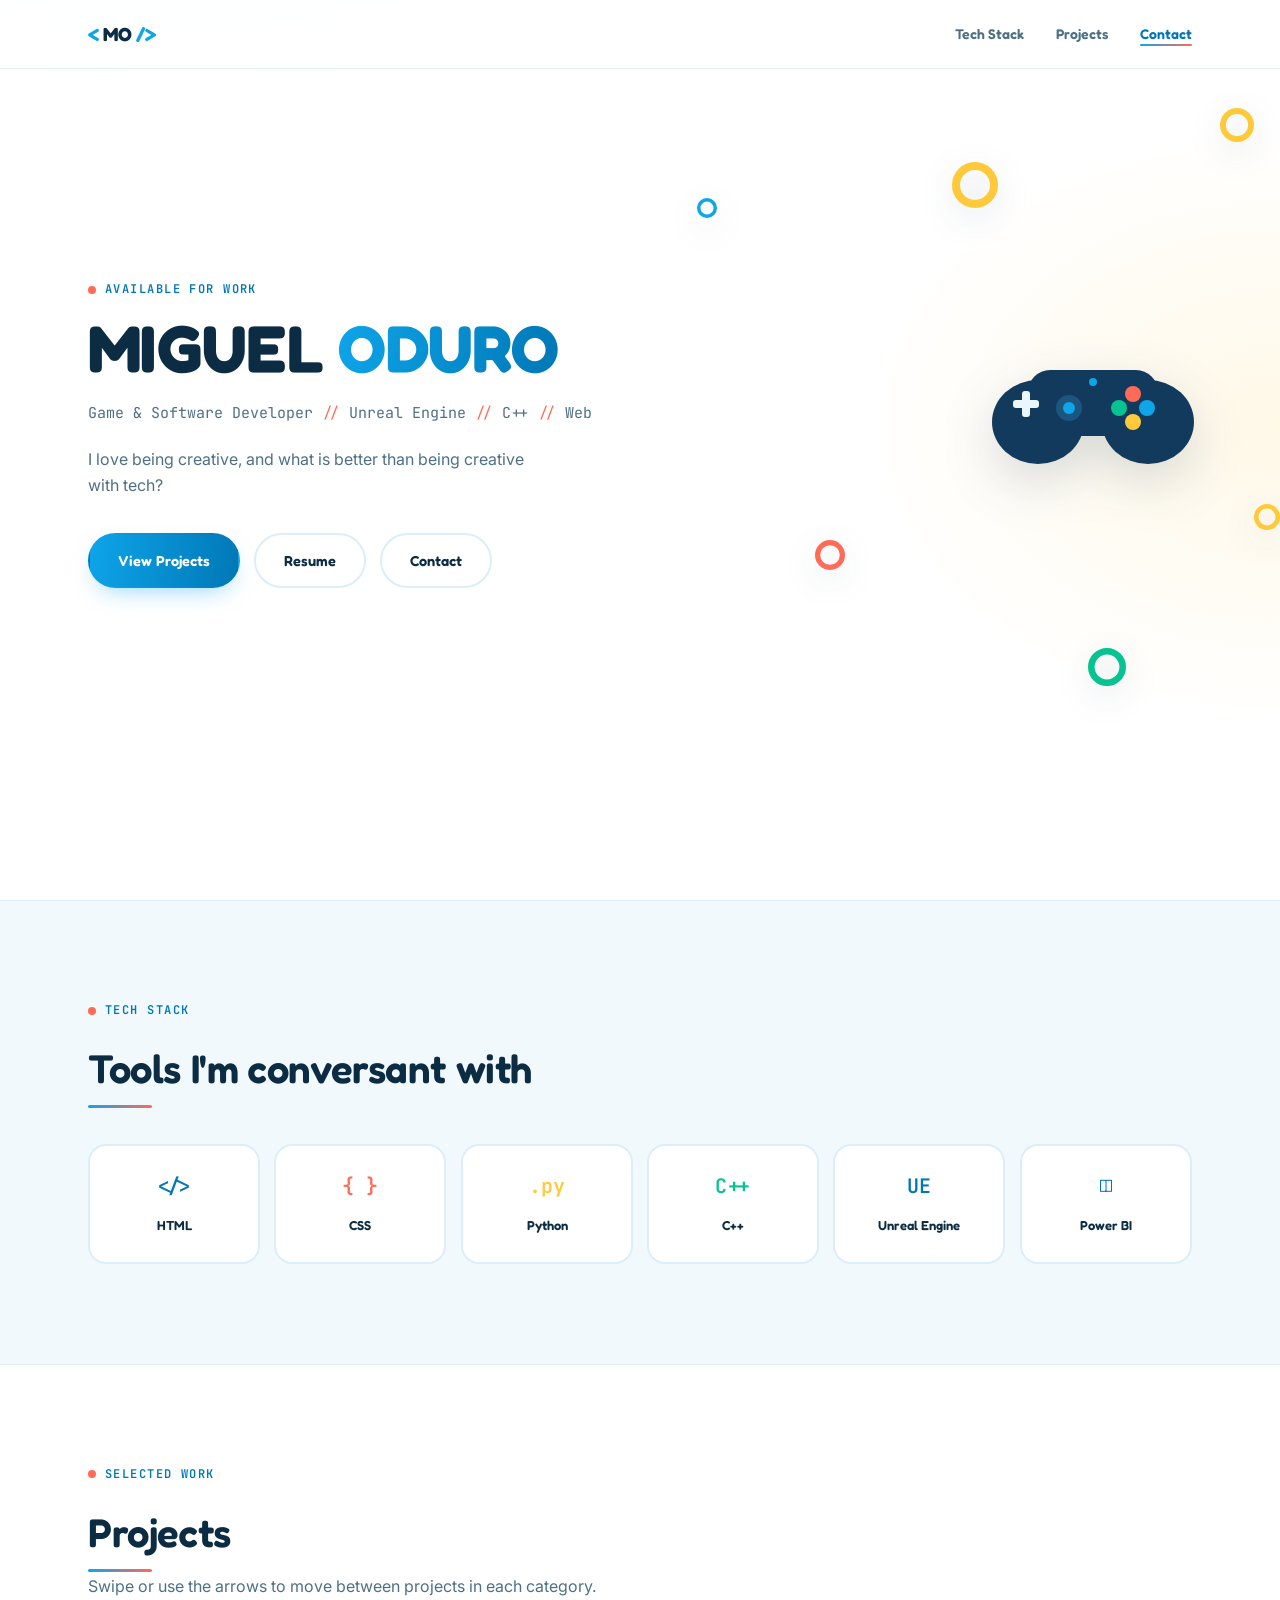
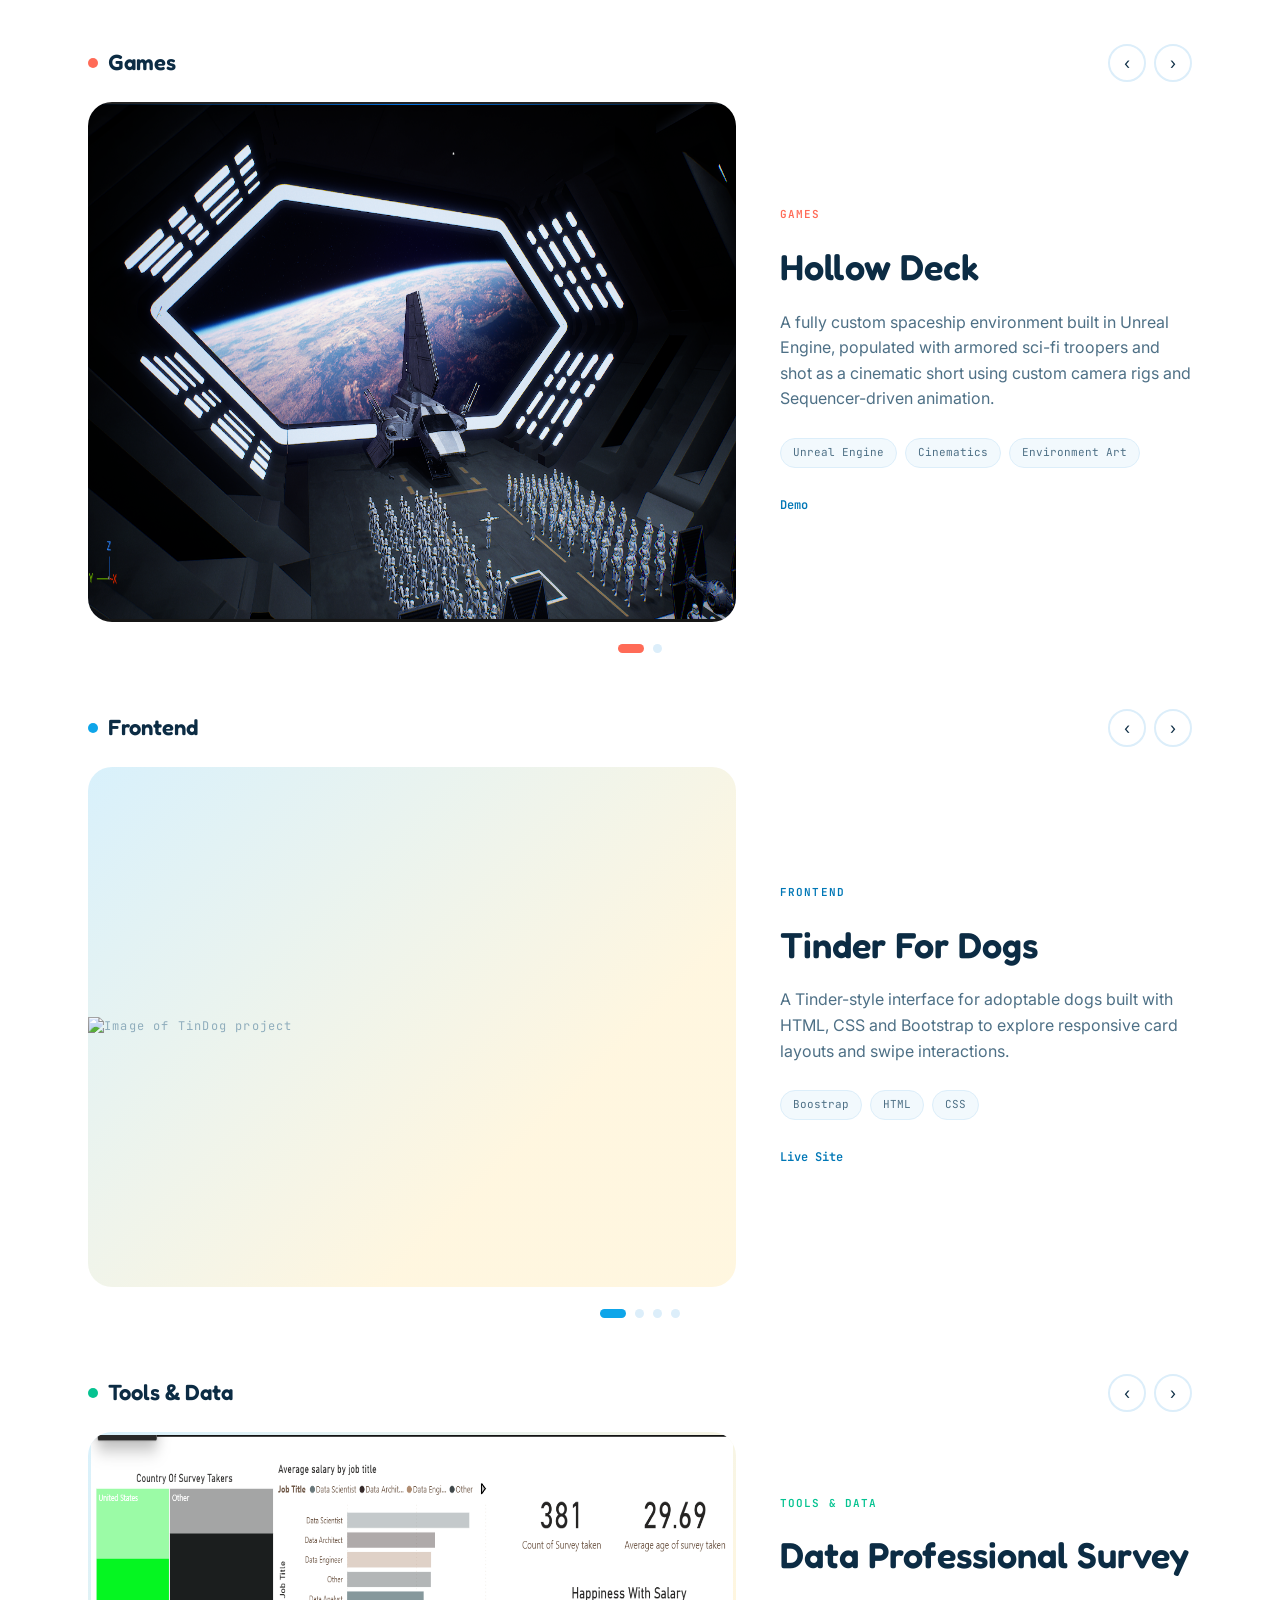
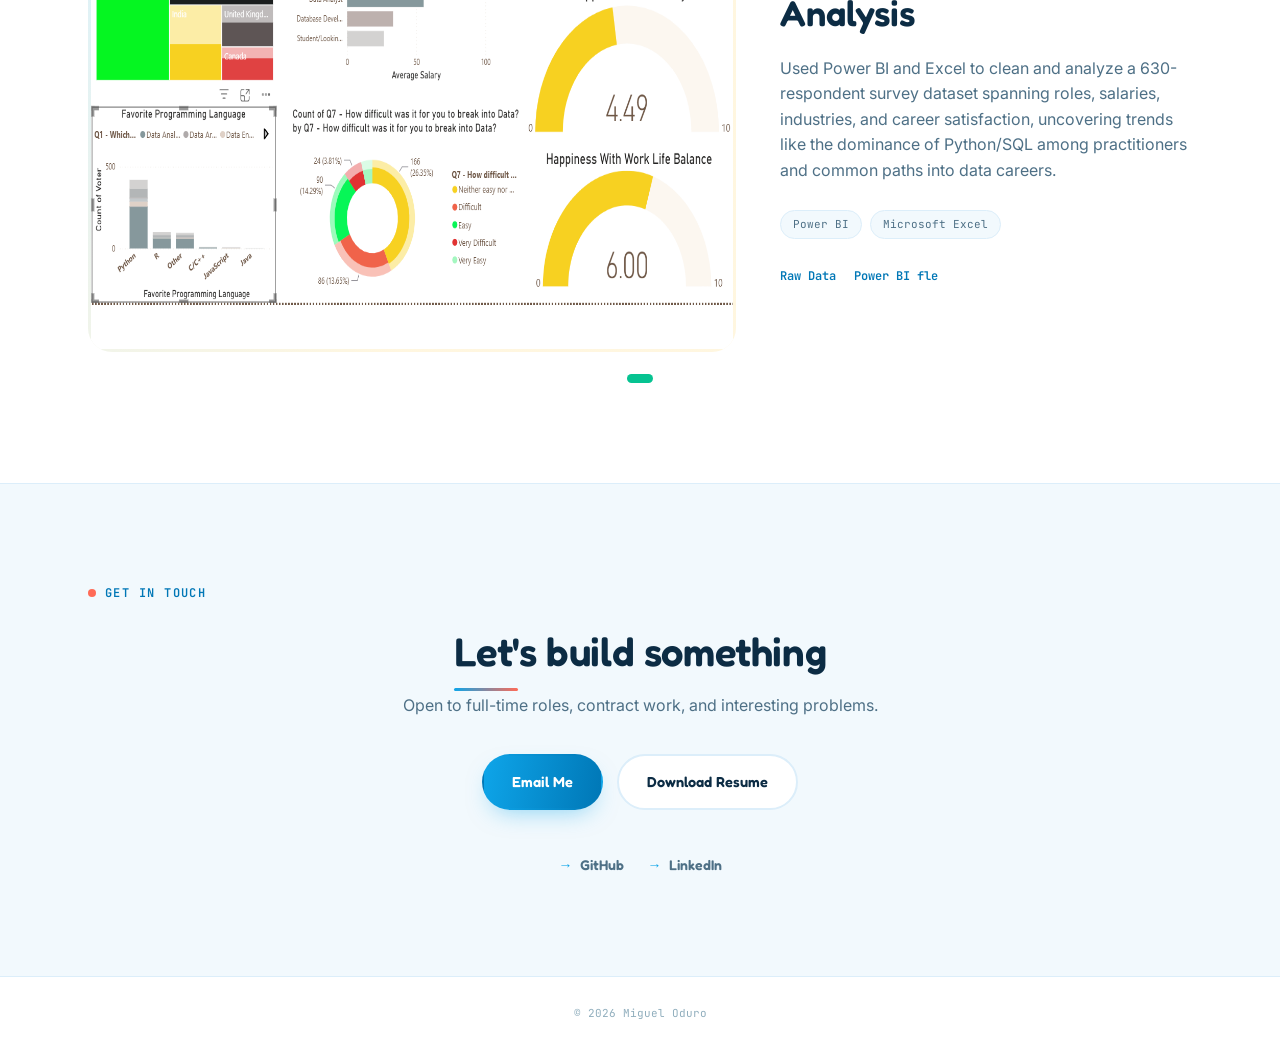
==== index.html @ 76e122b1 "Add files via upload" ====
<!DOCTYPE html>
<html lang="en">
<head>
<meta charset="UTF-8">
<meta name="viewport" content="width=device-width, initial-scale=1.0">
<title>Miguel's  — Portfolio</title>
<meta name="description" content="Portfolio of Jordan Cole — games, frontend projects and tools.">

<link rel="preconnect" href="https://fonts.googleapis.com">
<link rel="preconnect" href="https://fonts.gstatic.com" crossorigin>
<link href="https://fonts.googleapis.com/css2?family=Fredoka:wght@500;600;700&family=JetBrains+Mono:wght@400;500;600&family=Inter:wght@400;500;600&display=swap" rel="stylesheet">

<style>
:root{
  --bg:            #ffffff;
  --bg-alt:        #f2f9fd;
  --bg-panel:      #ffffff;
  --border:        #dceefa;
  --border-bright: #7dd8f7;
  --text:          #0c2c44;
  --text-dim:      #4e7086;
  --text-dimmer:   #90aebd;
  --sea:           #0ea5e9;
  --sea-deep:      #0077b6;
  --coral:         #ff6b57;
  --yellow:        #ffc93c;
  --green:         #06c391;
  --font-display:  'Fredoka', sans-serif;
  --font-mono:     'JetBrains Mono', monospace;
  --font-body:     'Inter', sans-serif;
  --maxw:          1160px;
}
*{ margin:0; padding:0; box-sizing:border-box; }
html{ scroll-behavior:smooth; }
body{
  background:
    radial-gradient(ellipse 900px 500px at 15% -5%, rgba(14,165,233,0.10), transparent 60%),
    radial-gradient(ellipse 700px 500px at 100% 10%, rgba(255,201,60,0.12), transparent 60%),
    var(--bg);
  color:var(--text);
  font-family:var(--font-body);
  line-height:1.6;
  overflow-x:hidden;
}
a{ color:inherit; text-decoration:none; }
img{ max-width:100%; display:block; }
ul{ list-style:none; }
button{ font-family:inherit; cursor:pointer; }
.wrap{ max-width:var(--maxw); margin:0 auto; padding:0 28px; }

section{ position:relative; z-index:1; padding:100px 0; }

.eyebrow{
  font-family:var(--font-mono);
  font-size:12px;
  letter-spacing:0.12em;
  text-transform:uppercase;
  color:var(--sea-deep);
  display:flex; align-items:center; gap:9px;
  margin-bottom:16px;
  font-weight:600;
}
.eyebrow::before{
  content:""; width:8px; height:8px; border-radius:50%; background:var(--coral);
}

.section-head{ margin-bottom:44px; }
.section-head h2{
  font-family:var(--font-display);
  font-weight:600;
  font-size:clamp(28px, 3.8vw, 40px);
  letter-spacing:-0.01em;
  color:var(--text);
}
.section-head p{
  color:var(--text-dim);
  margin-top:10px;
  max-width:520px;
}

.btn{
  font-family:var(--font-display);
  font-weight:600;
  font-size:14.5px;
  padding:14px 28px;
  border:2px solid var(--border);
  border-radius:999px;
  background:var(--bg-panel);
  color:var(--text);
  display:inline-flex; align-items:center; gap:9px;
  transition:border-color .2s ease, color .2s ease, transform .15s ease, box-shadow .2s ease;
}
.btn:hover{ border-color:var(--sea); color:var(--sea-deep); transform:translateY(-2px); box-shadow:0 10px 24px -12px rgba(14,165,233,0.4); }
.btn.primary{
  background:linear-gradient(100deg, var(--sea), var(--sea-deep));
  border-color:transparent;
  color:#ffffff;
  box-shadow:0 10px 24px -10px rgba(14,165,233,0.5);
}
.btn.primary:hover{
  background:linear-gradient(100deg, var(--sea-deep), var(--sea));
  color:#ffffff;
  box-shadow:0 14px 30px -10px rgba(14,165,233,0.6);
}

/* NAV */
header{
  position:fixed; top:0; left:0; right:0; z-index:1000;
  border-bottom:1px solid var(--border);
  background:rgba(255,255,255,0.82);
  backdrop-filter:blur(10px);
}
nav{
  max-width:var(--maxw); margin:0 auto; padding:0 28px;
  height:68px; display:flex; align-items:center; justify-content:space-between;
}
.logo{
  font-family:var(--font-display); font-weight:700; font-size:19px;
  display:flex; align-items:center; gap:4px;
  color:var(--text);
}
.logo .bracket{ color:var(--sea); }
.nav-links{
  display:flex; gap:32px; font-family:var(--font-display); font-weight:600; font-size:14px;
}
.nav-links a{ color:var(--text-dim); transition:color .2s ease; position:relative; }
.nav-links a:hover{ color:var(--sea-deep); }
.nav-links a::after{
  content:""; position:absolute; left:0; bottom:-4px; width:0; height:2px; border-radius:2px;
  background:linear-gradient(90deg, var(--sea), var(--coral)); transition:width .25s ease;
}
.nav-links a:hover::after{ width:100%; }
.nav-toggle{
  display:none; flex-direction:column; gap:5px; background:none; border:none; padding:8px;
}
.nav-toggle span{ width:20px; height:2px; background:var(--text); border-radius:2px; }

/* HERO */
#hero{
  position:relative;
  min-height:100vh;
  display:flex;
  align-items:center;
  padding-top:68px;
  overflow:hidden;
}
.hero-scene{
  position:absolute;
  inset:0;
  z-index:0;
  perspective:1000px;
  pointer-events:none;
}
.hero-scene .float-item{
  position:absolute;
  will-change:transform;
  transform:translate3d(0,0,0);
}
.hero-scene .float-item .bob{
  animation:bob 6s ease-in-out infinite;
}
.hero-scene .float-item:nth-child(2) .bob{ animation-duration:7.5s; animation-delay:-1.5s; }
.hero-scene .float-item:nth-child(3) .bob{ animation-duration:5.2s; animation-delay:-2.8s; }
.hero-scene .float-item:nth-child(4) .bob{ animation-duration:8.4s; animation-delay:-0.6s; }
.hero-scene .float-item:nth-child(5) .bob{ animation-duration:6.8s; animation-delay:-3.4s; }
.hero-scene .float-item:nth-child(6) .bob{ animation-duration:9s; animation-delay:-4.1s; }
.hero-scene .float-item:nth-child(7) .bob{ animation-duration:5.8s; animation-delay:-2.1s; }
@keyframes bob{
  0%, 100%{ transform:translateY(0) rotate(0deg); }
  50%{ transform:translateY(-16px) rotate(3deg); }
}
.controller-svg{ filter:drop-shadow(0 18px 26px rgba(12,44,68,0.16)); }
.coin-svg{ filter:drop-shadow(0 10px 16px rgba(12,44,68,0.14)); }

.hero-inner{
  position:relative; z-index:3;
  max-width:var(--maxw); margin:0 auto; padding:0 28px; width:100%;
}
.hero-content{ max-width:620px; }
.hero-content h1{
  font-family:var(--font-display);
  font-weight:700;
  font-size:clamp(38px, 6.4vw, 66px);
  line-height:1.03;
  letter-spacing:-0.01em;
  margin-bottom:18px;
  color:var(--text);
}
.hero-content h1 .accent{
  background:linear-gradient(100deg, var(--sea), var(--sea-deep));
  -webkit-background-clip:text;
  background-clip:text;
  color:transparent;
}
.hero-role{
  font-family:var(--font-mono);
  font-size:clamp(13px, 1.4vw, 15px);
  color:var(--text-dim);
  margin-bottom:22px;
}
.hero-role .pipe{ color:var(--coral); }
.hero-desc{ color:var(--text-dim); max-width:440px; margin-bottom:34px; font-size:16px; }
.hero-cta{ display:flex; gap:14px; flex-wrap:wrap; }

/* TECH STACK */
#stack{ background:var(--bg-alt); border-top:1px solid var(--border); border-bottom:1px solid var(--border); }
.stack-grid{
  display:grid;
  grid-template-columns:repeat(auto-fit, minmax(130px, 1fr));
  gap:14px;
}
.stack-item{
  border:2px solid var(--border);
  border-radius:18px;
  background:var(--bg-panel);
  padding:24px 16px;
  text-align:center;
  transition:border-color .2s ease, transform .2s ease, box-shadow .2s ease;
  will-change:transform;
}
.stack-item:hover{ border-color:var(--sea); box-shadow:0 14px 30px -16px rgba(14,165,233,0.4); transform:translateY(-3px); }
.stack-icon{
  font-family:var(--font-mono);
  font-size:20px;
  font-weight:600;
  color:var(--sea-deep);
  margin-bottom:10px;
  display:block;
}
.stack-item:nth-child(7n+2) .stack-icon{ color:var(--coral); }
.stack-item:nth-child(7n+3) .stack-icon{ color:var(--yellow); }
.stack-item:nth-child(7n+4) .stack-icon{ color:var(--green); }
.stack-item:nth-child(7n+2):hover{ border-color:var(--coral); box-shadow:0 14px 30px -16px rgba(255,107,87,0.4); }
.stack-item:nth-child(7n+3):hover{ border-color:var(--yellow); box-shadow:0 14px 30px -16px rgba(255,201,60,0.5); }
.stack-item:nth-child(7n+4):hover{ border-color:var(--green); box-shadow:0 14px 30px -16px rgba(6,195,145,0.4); }
.stack-name{
  font-family:var(--font-display);
  font-weight:600;
  font-size:13px;
  color:var(--text);
}

/* PROJECTS — category sliders */
#projects{ background:var(--bg); }
.project-category{ margin-bottom:56px; }
.project-category:last-child{ margin-bottom:0; }
.cat-header{
  display:flex;
  align-items:center;
  justify-content:space-between;
  margin-bottom:20px;
  gap:16px;
}
.cat-header h3{
  font-family:var(--font-display);
  font-weight:600;
  font-size:22px;
  color:var(--text);
  display:flex;
  align-items:center;
  gap:10px;
}
.cat-dot{ width:10px; height:10px; border-radius:50%; display:inline-block; }
.project-category[data-cat="games"] .cat-dot{ background:var(--coral); }
.project-category[data-cat="frontend"] .cat-dot{ background:var(--sea); }
.project-category[data-cat="tools"] .cat-dot{ background:var(--green); }

.slider-controls{ display:flex; gap:8px; }
.slide-btn{
  width:38px; height:38px;
  border-radius:50%;
  border:2px solid var(--border);
  background:var(--bg-panel);
  color:var(--text);
  font-size:16px;
  display:flex; align-items:center; justify-content:center;
  transition:border-color .2s ease, color .2s ease, transform .15s ease;
}
.slide-btn:hover{ border-color:var(--sea); color:var(--sea-deep); transform:translateY(-2px); }
.slide-btn:active{ transform:translateY(0); }

.slider-viewport{
  overflow:hidden;
  width:100vw;
  position:relative;
  left:50%;
  right:50%;
  margin-left:-50vw;
  margin-right:-50vw;
}
.slider-track{
  display:flex;
  overflow-x:auto;
  scroll-snap-type:x mandatory;
  scroll-behavior:smooth;
  -webkit-overflow-scrolling:touch;
  scrollbar-width:none;
}
.slider-track::-webkit-scrollbar{ display:none; }

.slider-dots{
  display:flex;
  justify-content:center;
  gap:9px;
  margin-top:22px;
}
.slider-dot{
  width:9px; height:9px;
  border-radius:50%;
  background:var(--border);
  border:none;
  padding:0;
  transition:background .2s ease, transform .2s ease, width .2s ease;
}
.slider-dot:hover{ background:var(--border-bright); }
.slider-dot.active{ background:var(--sea); width:26px; border-radius:6px; }
.project-category[data-cat="games"] .slider-dot.active{ background:var(--coral); }
.project-category[data-cat="tools"] .slider-dot.active{ background:var(--green); }

.project-card{
  flex:0 0 100%;
  width:100%;
  scroll-snap-align:center;
  display:grid;
  grid-template-columns:1.15fr 0.85fr;
  align-items:center;
  gap:0;
  min-height:520px;
}
.project-thumb{
  height:100%;
  min-height:420px;
  background:linear-gradient(135deg, rgba(14,165,233,0.16), rgba(255,201,60,0.16) 70%);
  display:flex; align-items:center; justify-content:center;
  font-family:var(--font-mono);
  font-size:12px;
  color:var(--text-dimmer);
  letter-spacing:0.1em;
  border-radius:24px;
  margin-left:max(28px, calc((100vw - var(--maxw)) / 2 + 28px));
  transition:transform .15s ease;
  will-change:transform;
  overflow:hidden;
  position:relative;
}
.project-thumb video{
  width:100%;
  height:100%;
  object-fit:cover;
  display:block;
}
.project-body{
  padding:44px max(28px, calc((100vw - var(--maxw)) / 2 + 28px)) 44px 44px;
}
.project-cat{
  font-family:var(--font-mono);
  font-size:11px;
  font-weight:600;
  letter-spacing:0.1em;
  color:var(--sea-deep);
  margin-bottom:14px;
  display:block;
}
.project-category[data-cat="games"] .project-cat{ color:var(--coral); }
.project-category[data-cat="tools"] .project-cat{ color:var(--green); }
.project-card h3{
  font-family:var(--font-display);
  font-size:clamp(26px, 3vw, 36px);
  font-weight:600;
  margin-bottom:14px;
  color:var(--text);
}
.project-card p{ color:var(--text-dim); font-size:16px; margin-bottom:26px; max-width:440px; }
.project-tags{ display:flex; flex-wrap:wrap; gap:8px; margin-bottom:28px; }
.project-tags span{
  font-family:var(--font-mono);
  font-size:11px;
  color:var(--text-dim);
  border:1px solid var(--border);
  border-radius:999px;
  padding:5px 12px;
  background:var(--bg-alt);
}
.project-links{ display:flex; gap:18px; font-family:var(--font-mono); font-size:12px; font-weight:600; }
.project-links a{ color:var(--sea-deep); border-bottom:2px solid transparent; transition:border-color .2s ease; }
.project-links a:hover{ border-color:var(--sea); }

/* CONTACT */
#contact{ background:var(--bg-alt); border-top:1px solid var(--border); text-align:center; }
#contact .section-head{ margin-bottom:36px; }
#contact .section-head p{ margin-left:auto; margin-right:auto; }
.contact-actions{ display:flex; gap:14px; justify-content:center; flex-wrap:wrap; margin-bottom:44px; }
.social-row{ display:flex; gap:24px; justify-content:center; flex-wrap:wrap; font-family:var(--font-display); font-weight:600; font-size:14px; }
.social-row a{ color:var(--text-dim); transition:color .2s ease; display:inline-flex; align-items:center; gap:7px; }
.social-row a:hover{ color:var(--sea-deep); }
.social-row a::before{ content:"→"; color:var(--sea); }

footer{
  padding:28px 0; text-align:center;
  font-family:var(--font-mono); font-size:11px;
  color:var(--text-dimmer);
  border-top:1px solid var(--border);
}

.reveal{
  opacity:0;
  transform:translateY(34px);
  transition:opacity .9s cubic-bezier(0.16, 1, 0.3, 1), transform .9s cubic-bezier(0.16, 1, 0.3, 1);
}
.reveal.visible{ opacity:1; transform:translateY(0); }

/* SCROLL PROGRESS BAR */
.scroll-progress{
  position:fixed;
  top:0; left:0;
  height:3px;
  width:0%;
  background:linear-gradient(90deg, var(--sea), var(--coral));
  z-index:1200;
  transition:width .08s linear;
}

/* NAV active-section state */
.nav-links a.active{ color:var(--sea-deep); }
.nav-links a.active::after{ width:100%; }

/* BACK TO TOP */
.back-to-top{
  position:fixed;
  right:24px;
  bottom:24px;
  width:48px; height:48px;
  border-radius:50%;
  background:linear-gradient(100deg, var(--sea), var(--sea-deep));
  color:#fff;
  border:none;
  font-size:18px;
  display:flex; align-items:center; justify-content:center;
  box-shadow:0 14px 30px -10px rgba(14,165,233,0.55);
  opacity:0;
  pointer-events:none;
  transform:translateY(14px) scale(0.9);
  transition:opacity .3s ease, transform .3s ease;
  z-index:900;
}
.back-to-top.visible{ opacity:1; pointer-events:auto; transform:translateY(0) scale(1); }
.back-to-top:hover{ transform:translateY(-3px) scale(1.05); }

/* Section heading underline draw-in */
.section-head h2{ position:relative; display:inline-block; }
.section-head h2::after{
  content:"";
  position:absolute;
  left:0; bottom:-8px;
  height:3px;
  width:0;
  border-radius:3px;
  background:linear-gradient(90deg, var(--sea), var(--coral));
  transition:width .8s cubic-bezier(0.16, 1, 0.3, 1) .2s;
}
.section-head.visible h2::after{ width:64px; }

/* Hero entrance animation */
.hero-content .eyebrow,
.hero-content h1,
.hero-content .hero-role,
.hero-content .hero-desc,
.hero-content .hero-cta{
  opacity:0;
  transform:translateY(26px);
  animation:heroIn .9s cubic-bezier(0.16, 1, 0.3, 1) forwards;
}
.hero-content .eyebrow{ animation-delay:.1s; }
.hero-content h1{ animation-delay:.22s; }
.hero-content .hero-role{ animation-delay:.36s; }
.hero-content .hero-desc{ animation-delay:.48s; }
.hero-content .hero-cta{ animation-delay:.6s; }
@keyframes heroIn{
  to{ opacity:1; transform:translateY(0); }
}

/* Staggered stack-item entrance */
.stack-grid.visible .stack-item{
  animation:staggerUp .8s cubic-bezier(0.16, 1, 0.3, 1) both;
}
.stack-grid .stack-item:nth-child(1){ animation-delay:.03s; }
.stack-grid .stack-item:nth-child(2){ animation-delay:.1s; }
.stack-grid .stack-item:nth-child(3){ animation-delay:.17s; }
.stack-grid .stack-item:nth-child(4){ animation-delay:.24s; }
.stack-grid .stack-item:nth-child(5){ animation-delay:.31s; }
.stack-grid .stack-item:nth-child(6){ animation-delay:.38s; }
.stack-grid .stack-item:nth-child(7){ animation-delay:.45s; }
@keyframes staggerUp{
  from{ opacity:0; transform:translateY(30px) scale(0.96); }
  to{ opacity:1; transform:translateY(0) scale(1); }
}

/* Category header + dots entrance */
.project-category .cat-header h3{
  opacity:0;
  transform:translateX(-22px);
  transition:opacity .8s cubic-bezier(0.16, 1, 0.3, 1), transform .8s cubic-bezier(0.16, 1, 0.3, 1);
}
.project-category .slider-controls{
  opacity:0;
  transform:translateY(10px);
  transition:opacity .7s cubic-bezier(0.16, 1, 0.3, 1) .12s, transform .7s cubic-bezier(0.16, 1, 0.3, 1) .12s;
}
.project-category.visible .cat-header h3{ opacity:1; transform:translateX(0); }
.project-category.visible .slider-controls{ opacity:1; transform:translateY(0); }
.project-category .slider-dots{
  opacity:0;
  transform:translateY(10px);
  transition:opacity .7s cubic-bezier(0.16, 1, 0.3, 1) .25s, transform .7s cubic-bezier(0.16, 1, 0.3, 1) .25s;
}
.project-category.visible .slider-dots{ opacity:1; transform:translateY(0); }

/* First project card in each showcase slides up smoothly with the category */
.project-category .slider-track .project-card:first-child{
  opacity:0;
  transform:translateY(26px);
  transition:opacity .9s cubic-bezier(0.16, 1, 0.3, 1) .18s, transform .9s cubic-bezier(0.16, 1, 0.3, 1) .18s;
}
.project-category.visible .slider-track .project-card:first-child{ opacity:1; transform:translateY(0); }

/* Shine sweep on thumbnail hover */
.project-thumb::after{
  content:"";
  position:absolute;
  inset:0;
  background:linear-gradient(115deg, transparent 30%, rgba(255,255,255,0.35) 48%, transparent 66%);
  transform:translateX(-120%);
  pointer-events:none;
}
.project-thumb:hover::after{
  transform:translateX(120%);
  transition:transform .9s ease;
}

@media (max-width: 720px){
  .nav-links{
    position:absolute; top:68px; left:0; right:0;
    background:var(--bg);
    border-bottom:1px solid var(--border);
    flex-direction:column; gap:0;
    max-height:0; overflow:hidden;
    transition:max-height .3s ease;
  }
  .nav-links.open{ max-height:260px; }
  .nav-links li{ border-bottom:1px solid var(--border); }
  .nav-links a{ display:block; padding:15px 28px; }
  .nav-toggle{ display:flex; }
  section{ padding:70px 0; }
  .project-card{
    grid-template-columns:1fr;
    min-height:auto;
  }
  .project-thumb{
    margin-left:20px;
    margin-right:20px;
    min-height:230px;
    border-radius:18px;
  }
  .project-body{ padding:28px 20px; }
  .project-card p{ max-width:none; }
  .cat-header h3{ font-size:19px; }
  .slide-btn{ width:34px; height:34px; }
  .hero-scene{ opacity:0.6; }
}

@media (prefers-reduced-motion: reduce){
  html{ scroll-behavior:auto; }
  *{ animation-duration:0.001ms !important; animation-iteration-count:1 !important; transition-duration:0.001ms !important; }
}
</style>
</head>
<body>

<div class="scroll-progress" id="scrollProgress"></div>

<header>
  <nav>
    <div class="logo"><span class="bracket">&lt;</span>MO<span class="bracket">/&gt;</span></div>
    <ul class="nav-links" id="navLinks">
      <li><a href="#stack">Tech Stack</a></li>
      <li><a href="#projects">Projects</a></li>
      <li><a href="#contact">Contact</a></li>
    </ul>
    <button class="nav-toggle" id="navToggle" aria-label="Toggle menu"><span></span><span></span><span></span></button>
  </nav>
</header>

<section id="hero">
  <div class="hero-scene" id="heroScene">
    <!-- Controller — closest layer, biggest parallax -->
    <div class="float-item" data-depth="70" style="right:6%; top:38%; width:220px;">
      <div class="bob">
        <svg class="controller-svg" viewBox="0 0 220 130" width="220" height="130" xmlns="http://www.w3.org/2000/svg">
          <ellipse cx="55" cy="80" rx="46" ry="42" fill="#123a5c"/>
          <ellipse cx="165" cy="80" rx="46" ry="42" fill="#123a5c"/>
          <rect x="45" y="28" width="130" height="66" rx="22" fill="#123a5c"/>
          <rect x="30" y="58" width="26" height="8" rx="3" fill="#e9f6fc"/>
          <rect x="39" y="49" width="8" height="26" rx="3" fill="#e9f6fc"/>
          <circle cx="86" cy="66" r="13" fill="#1c5680"/>
          <circle cx="86" cy="66" r="6" fill="#0ea5e9"/>
          <circle cx="150" cy="52" r="8" fill="#ff6b57"/>
          <circle cx="150" cy="80" r="8" fill="#ffc93c"/>
          <circle cx="136" cy="66" r="8" fill="#06c391"/>
          <circle cx="164" cy="66" r="8" fill="#0ea5e9"/>
          <circle cx="110" cy="40" r="4" fill="#0ea5e9"/>
        </svg>
      </div>
    </div>

    <!-- Coins — mixed depths for parallax spread -->
    <div class="float-item" data-depth="40" style="right:22%; top:18%; width:46px;">
      <div class="bob">
        <svg class="coin-svg" viewBox="0 0 46 46" width="46" height="46" xmlns="http://www.w3.org/2000/svg">
          <circle cx="23" cy="23" r="19" fill="none" stroke="#ffc93c" stroke-width="8"/>
        </svg>
      </div>
    </div>
    <div class="float-item" data-depth="90" style="right:2%; top:12%; width:34px;">
      <div class="bob">
        <svg class="coin-svg" viewBox="0 0 46 46" width="34" height="34" xmlns="http://www.w3.org/2000/svg">
          <circle cx="23" cy="23" r="19" fill="none" stroke="#ffc93c" stroke-width="8"/>
        </svg>
      </div>
    </div>
    <div class="float-item" data-depth="25" style="right:34%; top:60%; width:30px;">
      <div class="bob">
        <svg class="coin-svg" viewBox="0 0 46 46" width="30" height="30" xmlns="http://www.w3.org/2000/svg">
          <circle cx="23" cy="23" r="19" fill="none" stroke="#ff6b57" stroke-width="8"/>
        </svg>
      </div>
    </div>
    <div class="float-item" data-depth="60" style="right:12%; top:72%; width:38px;">
      <div class="bob">
        <svg class="coin-svg" viewBox="0 0 46 46" width="38" height="38" xmlns="http://www.w3.org/2000/svg">
          <circle cx="23" cy="23" r="19" fill="none" stroke="#06c391" stroke-width="8"/>
        </svg>
      </div>
    </div>
    <div class="float-item" data-depth="15" style="right:44%; top:22%; width:20px;">
      <div class="bob">
        <svg class="coin-svg" viewBox="0 0 46 46" width="20" height="20" xmlns="http://www.w3.org/2000/svg">
          <circle cx="23" cy="23" r="19" fill="none" stroke="#0ea5e9" stroke-width="8"/>
        </svg>
      </div>
    </div>
    <div class="float-item" data-depth="50" style="right:0%; top:56%; width:26px;">
      <div class="bob">
        <svg class="coin-svg" viewBox="0 0 46 46" width="26" height="26" xmlns="http://www.w3.org/2000/svg">
          <circle cx="23" cy="23" r="19" fill="none" stroke="#ffc93c" stroke-width="8"/>
        </svg>
      </div>
    </div>
  </div>
  <div class="hero-inner">
    <div class="hero-content">
      <div class="eyebrow">Available for work</div>
      <h1>MIGUEL <span class="accent">ODURO</span></h1>
      <div class="hero-role">Game &amp; Software Developer <span class="pipe">//</span> Unreal Engine <span class="pipe">//</span> C++ <span class="pipe">//</span> Web</div>
      <p class="hero-desc">I love being creative, and what is better than being creative with tech?</p>
      <div class="hero-cta">
        <a href="#projects" class="btn primary">View Projects</a>
        <a href="./Miguel's Resume.pdf" class="btn" id="resumeBtn">Resume</a>
        <a href="#contact" class="btn">Contact</a>
      </div>
    </div>
  </div>
</section>

<section id="stack">
  <div class="wrap">
    <div class="section-head reveal">
      <div class="eyebrow">Tech Stack</div>
      <h2>Tools I'm conversant with</h2>
    </div>
    <div class="stack-grid reveal">
      <div class="stack-item"><span class="stack-icon">&lt;/&gt;</span><span class="stack-name">HTML</span></div>
      <div class="stack-item"><span class="stack-icon">{ }</span><span class="stack-name">CSS</span></div>
      <div class="stack-item"><span class="stack-icon">.py</span><span class="stack-name">Python</span></div>
      <div class="stack-item"><span class="stack-icon">C++</span><span class="stack-name">C++</span></div>
      <div class="stack-item"><span class="stack-icon">UE</span><span class="stack-name">Unreal Engine</span></div>
      <div class="stack-item"><span class="stack-icon">◫</span><span class="stack-name">Power BI</span></div>
    </div>
  </div>
</section>

<section id="projects">
  <div class="wrap">
    <div class="section-head reveal">
      <div class="eyebrow">Selected Work</div>
      <h2>Projects</h2>
      <p>Swipe or use the arrows to move between projects in each category.</p>
    </div>

    <!-- GAMES -->
    <div class="project-category reveal" data-cat="games">
      <div class="cat-header">
        <h3><span class="cat-dot"></span>Games</h3>
        <div class="slider-controls">
          <button class="slide-btn prev" aria-label="Scroll left">‹</button>
          <button class="slide-btn next" aria-label="Scroll right">›</button>
        </div>
      </div>
      <div class="slider-viewport">
        <div class="slider-track">
          <div class="project-card">
            
            <div class="project-thumb"><img src = "./hollow deck.png" width = "100%" height="100%"></div>
            
            <div class="project-body">
              <span class="project-cat">GAMES</span>
              <h3>Hollow Deck</h3>
              <p>A fully custom spaceship environment built in Unreal Engine, 
                populated with armored sci-fi troopers and shot as a cinematic short using custom camera rigs and Sequencer-driven animation.
              </p>
              <div class="project-tags"><span>Unreal Engine</span><span> Cinematics </span><span>Environment Art</span></div>
              <div class="project-links"><a href="https://youtu.be/D-NpK87Fwp0">Demo</a></div>
            </div>
          </div>
          <div class="project-card">
            <div class="project-thumb"><img src = "./jumpscreenshot.png" width = "99%" height="99%"></div>
            <div class="project-body">
              <span class="project-cat">GAMES</span>
              <h3>JUMP X3</h3>
              <p>
                A third-person parkour platformer where the player navigates a stylized East Asian village, 
                leaping across rooftops, floating platforms, and jump pads while dodging obstacles like rolling barrels and collapsing walkways.
                Built in Unreal Engine using C++ for core gameplay systems, including character movement/jump mechanics,
                moving and interactive platforms, and obstacle/hazard logic.
              </p>
              <div class="project-tags"><span>C++</span><span>Unreal Engine</span></div>
              <div class="project-links"><a href="https://youtu.be/xN7et6MvwTI">Demo</a></div>
            </div>
          </div>
          
        </div>
      </div>
      <div class="slider-dots"></div>
    </div>

    <!-- FRONTEND -->
    <div class="project-category reveal" data-cat="frontend">
      <div class="cat-header">
        <h3><span class="cat-dot"></span>Frontend</h3>
        <div class="slider-controls">
          <button class="slide-btn prev" aria-label="Scroll left">‹</button>
          <button class="slide-btn next" aria-label="Scroll right">›</button>
        </div>
      </div>
      <div class="slider-viewport">
        <div class="slider-track">
          <div class="project-card">
            <div class="project-thumb"><img src = "11.3 TinDog Project/TindogSS.png" alt = "Image of TinDog project" width = "100%"></div>
            <div class="project-body">
              <span class="project-cat">FRONTEND</span>
              <h3>Tinder For Dogs</h3>
              <p>A Tinder-style interface for adoptable dogs built with HTML, CSS and Bootstrap to explore responsive 
                card layouts and swipe interactions.
              </p>
              <div class="project-tags"><span>Boostrap</span><span>HTML</span><span>CSS</span></div>
              <div class="project-links"><a href="11.3 TinDog Project/index.html">Live Site</a></div>
            </div>
          </div>
          <div class="project-card">
            <div class="project-thumb"><img src = "New folder/Photos/Login page SS.png" width = "99%" height="99%" ></div>
            <div class="project-body">
              <span class="project-cat">FRONTEND</span>
              <h3>Maternal Health Login Page</h3>
              <p>A responsive login page built with HTML and CSS, 
                featuring a clean, user-friendly form design that adapts smoothly across devices for a secure and welcoming sign-in experience.
              </p>
              <div class="project-tags"><span>HTML</span><span>CSS</span></div>
              <div class="project-links"><a href="./New folder/Login page(main).html">Live Site</a></div>
            </div>
          </div>
          <div class="project-card">
            <div class="project-thumb"><img src = "10.3 Mondrian Project/MonderianSS.png" alt = "Image of Monderian Projects" width = "100%" height = "100%"></div>
            <div class="project-body">
              <span class="project-cat">FRONTEND</span>
              <h3>Mondrian</h3>
              <p>A recreation of Piet Mondrian's iconic grid paintings using pure HTML and CSS — bold black borders, primary color blocks,
                 and asymmetric divs, built without a single image or canvas element.
                </p>
              <div class="project-tags"><span>HTML</span><span>CSS</span></div>
              <div class="project-links"><a href="./10.3 Mondrian Project/index.html">Live Site</a></div>
            </div>
          </div>
          <div class="project-card">
            <div class="project-thumb"><img src = "New folder/Photos/healthcare landing page.png" 
              alt = "Image of the Maternal Health Care landing page" 
              height = "100%">
            </div>
            <div class="project-body">
              <span class="project-cat">FRONTEND</span>
              <h3>Maternal Health Care landing page</h3>
              <p>
                 A responsive maternal health landing page using HTML, CSS, and Bootstrap featuring a clean, 
                 calming design with a mobile-first layout, hero section,
                  and clear call-to-action to build trust with users
              </p>
              <div class="project-tags"><span>HTML</span><span>CSS</span></div>
              <div class="project-links"><a href="./New folder/home page.html">Live Site</a></div>
            </div>
          </div>
        </div>
      </div>
      <div class="slider-dots"></div>
    </div>

    <!-- TOOLS & DATA -->
    <div class="project-category reveal" data-cat="tools">
      <div class="cat-header">
        <h3><span class="cat-dot"></span>Tools &amp; Data</h3>
        <div class="slider-controls">
          <button class="slide-btn prev" aria-label="Scroll left">‹</button>
          <button class="slide-btn next" aria-label="Scroll right">›</button>
        </div>
      </div>
      <div class="slider-viewport">
        <div class="slider-track">
          <div class="project-card">
            <div class="project-thumb"><img src = "./power B.png" alt = "My PowerBi" width = "99%" height="99%"> </div>
            <div class="project-body">
              <span class="project-cat">TOOLS &amp; DATA</span>
              <h3>Data Professional Survey Analysis</h3>
              <p>Used Power BI and Excel to clean and analyze a 630-respondent survey dataset spanning roles, salaries, industries, 
                and career satisfaction, uncovering trends like the dominance of Python/SQL among practitioners and common paths into data careers.
                </p>
              <div class="project-tags"><span>Power BI</span><span>Microsoft Excel</span></div>
              <div class="project-links"><a href="./Raw Data.xlsx">Raw Data</a><a href="./Data Professional Survey Analysis.pbix">Power BI fle</a></div>
            </div>
          </div>
          
        </div>
      </div>
      <div class="slider-dots"></div>
    </div>

  </div>
</section>

<section id="contact">
  <div class="wrap">
    <div class="section-head reveal">
      <div class="eyebrow">Get in touch</div>
      <h2>Let's build something</h2>
      <p>Open to full-time roles, contract work, and interesting problems.</p>
    </div>
    <div class="contact-actions reveal">
      <a href="mailto:koduromiguel@gmail.com" class="btn primary">Email Me</a>
      <a href="./Miguel's Resume.pdf" class="btn">Download Resume</a>
    </div>
    <div class="social-row reveal">
      <a href="#">GitHub</a>
      <a href="www.linkedin.com/in/miguel-od">LinkedIn</a>
    </div>
  </div>
</section>

<footer>
  <p class="reveal">© 2026 Miguel Oduro</p>
</footer>

<button class="back-to-top" id="backToTop" aria-label="Back to top">↑</button>

<script>
/* NAV */
const navToggle = document.getElementById('navToggle');
const navLinks = document.getElementById('navLinks');
navToggle.addEventListener('click', () => navLinks.classList.toggle('open'));
navLinks.querySelectorAll('a').forEach(a => a.addEventListener('click', () => navLinks.classList.remove('open')));

const reduceMotion = window.matchMedia('(prefers-reduced-motion: reduce)').matches;

/* SCROLL PROGRESS BAR + BACK TO TOP */
const scrollProgress = document.getElementById('scrollProgress');
const backToTop = document.getElementById('backToTop');
function onScroll(){
  const scrollTop = window.scrollY;
  const docHeight = document.documentElement.scrollHeight - window.innerHeight;
  const pct = docHeight > 0 ? (scrollTop / docHeight) * 100 : 0;
  if(scrollProgress) scrollProgress.style.width = pct + '%';
  if(backToTop) backToTop.classList.toggle('visible', scrollTop > 500);
}
window.addEventListener('scroll', onScroll, { passive:true });
onScroll();
if(backToTop){
  backToTop.addEventListener('click', () => {
    window.scrollTo({ top:0, behavior: reduceMotion ? 'auto' : 'smooth' });
  });
}

/* ACTIVE NAV LINK ON SCROLL */
const navAnchors = Array.from(document.querySelectorAll('.nav-links a'));
const trackedSections = navAnchors
  .map(a => document.querySelector(a.getAttribute('href')))
  .filter(Boolean);
const navIO = new IntersectionObserver((entries) => {
  entries.forEach(entry => {
    const link = navAnchors.find(a => a.getAttribute('href') === '#' + entry.target.id);
    if(!link) return;
    if(entry.isIntersecting){
      navAnchors.forEach(a => a.classList.remove('active'));
      link.classList.add('active');
    }
  });
}, { rootMargin:'-40% 0px -50% 0px', threshold:0 });
trackedSections.forEach(sec => navIO.observe(sec));

/* MAGNETIC BUTTONS (desktop only) */
if(window.matchMedia('(hover: hover)').matches && !reduceMotion){
  document.querySelectorAll('.btn, .slide-btn, .back-to-top').forEach(btn => {
    btn.addEventListener('mousemove', (e) => {
      const rect = btn.getBoundingClientRect();
      const x = (e.clientX - rect.left) / rect.width - 0.5;
      const y = (e.clientY - rect.top) / rect.height - 0.5;
      btn.style.transform = `translate(${x * 8}px, ${y * 8}px)`;
    });
    btn.addEventListener('mouseleave', () => { btn.style.transform = ''; });
  });
}

/* SCROLL REVEAL */
const io = new IntersectionObserver((entries) => {
  entries.forEach(entry => {
    if(entry.isIntersecting){
      entry.target.classList.add('visible');
      io.unobserve(entry.target);
    }
  });
}, { threshold:0.12 });
document.querySelectorAll('.reveal').forEach(el => io.observe(el));

/* PROJECT SHOWCASE SLIDERS (one slide at a time) */
document.querySelectorAll('.project-category').forEach(cat => {
  const track = cat.querySelector('.slider-track');
  const prevBtn = cat.querySelector('.slide-btn.prev');
  const nextBtn = cat.querySelector('.slide-btn.next');
  const dotsWrap = cat.querySelector('.slider-dots');
  const slides = Array.from(track.querySelectorAll('.project-card'));

  // build dots
  slides.forEach((slide, i) => {
    const dot = document.createElement('button');
    dot.className = 'slider-dot' + (i === 0 ? ' active' : '');
    dot.setAttribute('aria-label', 'Go to project ' + (i + 1));
    dot.addEventListener('click', () => goTo(i));
    dotsWrap.appendChild(dot);
  });
  const dots = Array.from(dotsWrap.children);

  function currentIndex(){
    return Math.round(track.scrollLeft / track.clientWidth);
  }
  function updateDots(){
    const idx = Math.min(currentIndex(), slides.length - 1);
    dots.forEach((d, i) => d.classList.toggle('active', i === idx));
  }
  function goTo(i){
    const idx = Math.max(0, Math.min(i, slides.length - 1));
    track.scrollTo({ left: idx * track.clientWidth, behavior: reduceMotion ? 'auto' : 'smooth' });
  }

  prevBtn.addEventListener('click', () => goTo(currentIndex() - 1));
  nextBtn.addEventListener('click', () => goTo(currentIndex() + 1));

  let scrollTimer;
  track.addEventListener('scroll', () => {
    clearTimeout(scrollTimer);
    scrollTimer = setTimeout(updateDots, 60);
  });
  window.addEventListener('resize', () => goTo(currentIndex()));
});

/* 3D TILT ON THUMBNAIL (desktop only) — subtler, scoped to the image area */
if(window.matchMedia('(hover: hover)').matches && !reduceMotion){
  document.querySelectorAll('.project-thumb').forEach(thumb => {
    thumb.addEventListener('mousemove', (e) => {
      const rect = thumb.getBoundingClientRect();
      const x = (e.clientX - rect.left) / rect.width - 0.5;
      const y = (e.clientY - rect.top) / rect.height - 0.5;
      thumb.style.transform = `perspective(1000px) rotateY(${x * 5}deg) rotateX(${-y * 5}deg) scale(1.015)`;
    });
    thumb.addEventListener('mouseleave', () => {
      thumb.style.transform = 'perspective(1000px) rotateY(0) rotateX(0) scale(1)';
    });
  });
}

/* TECH STACK TILT */
if(window.matchMedia('(hover: hover)').matches && !reduceMotion){
  document.querySelectorAll('.stack-item').forEach(item => {
    item.addEventListener('mousemove', (e) => {
      const rect = item.getBoundingClientRect();
      const x = (e.clientX - rect.left) / rect.width - 0.5;
      const y = (e.clientY - rect.top) / rect.height - 0.5;
      item.style.transform = `perspective(600px) rotateY(${x * 10}deg) rotateX(${-y * 10}deg)`;
    });
    item.addEventListener('mouseleave', () => { item.style.transform = 'none'; });
  });
}

/* ============================================
   HERO SCENE — cursor-reactive parallax
   The controller and coins drift toward/away from the
   cursor based on each element's depth (data-depth).
   Deeper items (higher depth value) move more, giving
   a layered, 2.5D feel without any WebGL.
   ============================================ */
(function heroParallax(){
  const heroSection = document.getElementById('hero');
  const scene = document.getElementById('heroScene');
  if(!heroSection || !scene) return;
  if(!window.matchMedia('(hover: hover)').matches || reduceMotion) return;

  const items = Array.from(scene.querySelectorAll('.float-item')).map(el => ({
    el,
    depth: parseFloat(el.dataset.depth) || 30,
    curX: 0, curY: 0,
    targetX: 0, targetY: 0
  }));

  let mouseX = 0, mouseY = 0, active = false;

  heroSection.addEventListener('mousemove', (e) => {
    const rect = heroSection.getBoundingClientRect();
    // normalize to -1..1 from the center of the hero section
    mouseX = ((e.clientX - rect.left) / rect.width - 0.5) * 2;
    mouseY = ((e.clientY - rect.top) / rect.height - 0.5) * 2;
    active = true;
  });

  heroSection.addEventListener('mouseleave', () => {
    mouseX = 0; mouseY = 0; active = false;
  });

  function tick(){
    items.forEach(item => {
      item.targetX = mouseX * item.depth;
      item.targetY = mouseY * item.depth * 0.6;
      // ease toward target for a smooth, springy feel
      item.curX += (item.targetX - item.curX) * 0.07;
      item.curY += (item.targetY - item.curY) * 0.07;
      item.el.style.transform = `translate3d(${item.curX}px, ${item.curY}px, 0)`;
    });
    requestAnimationFrame(tick);
  }
  tick();
})();
</script>

</body>
</html>
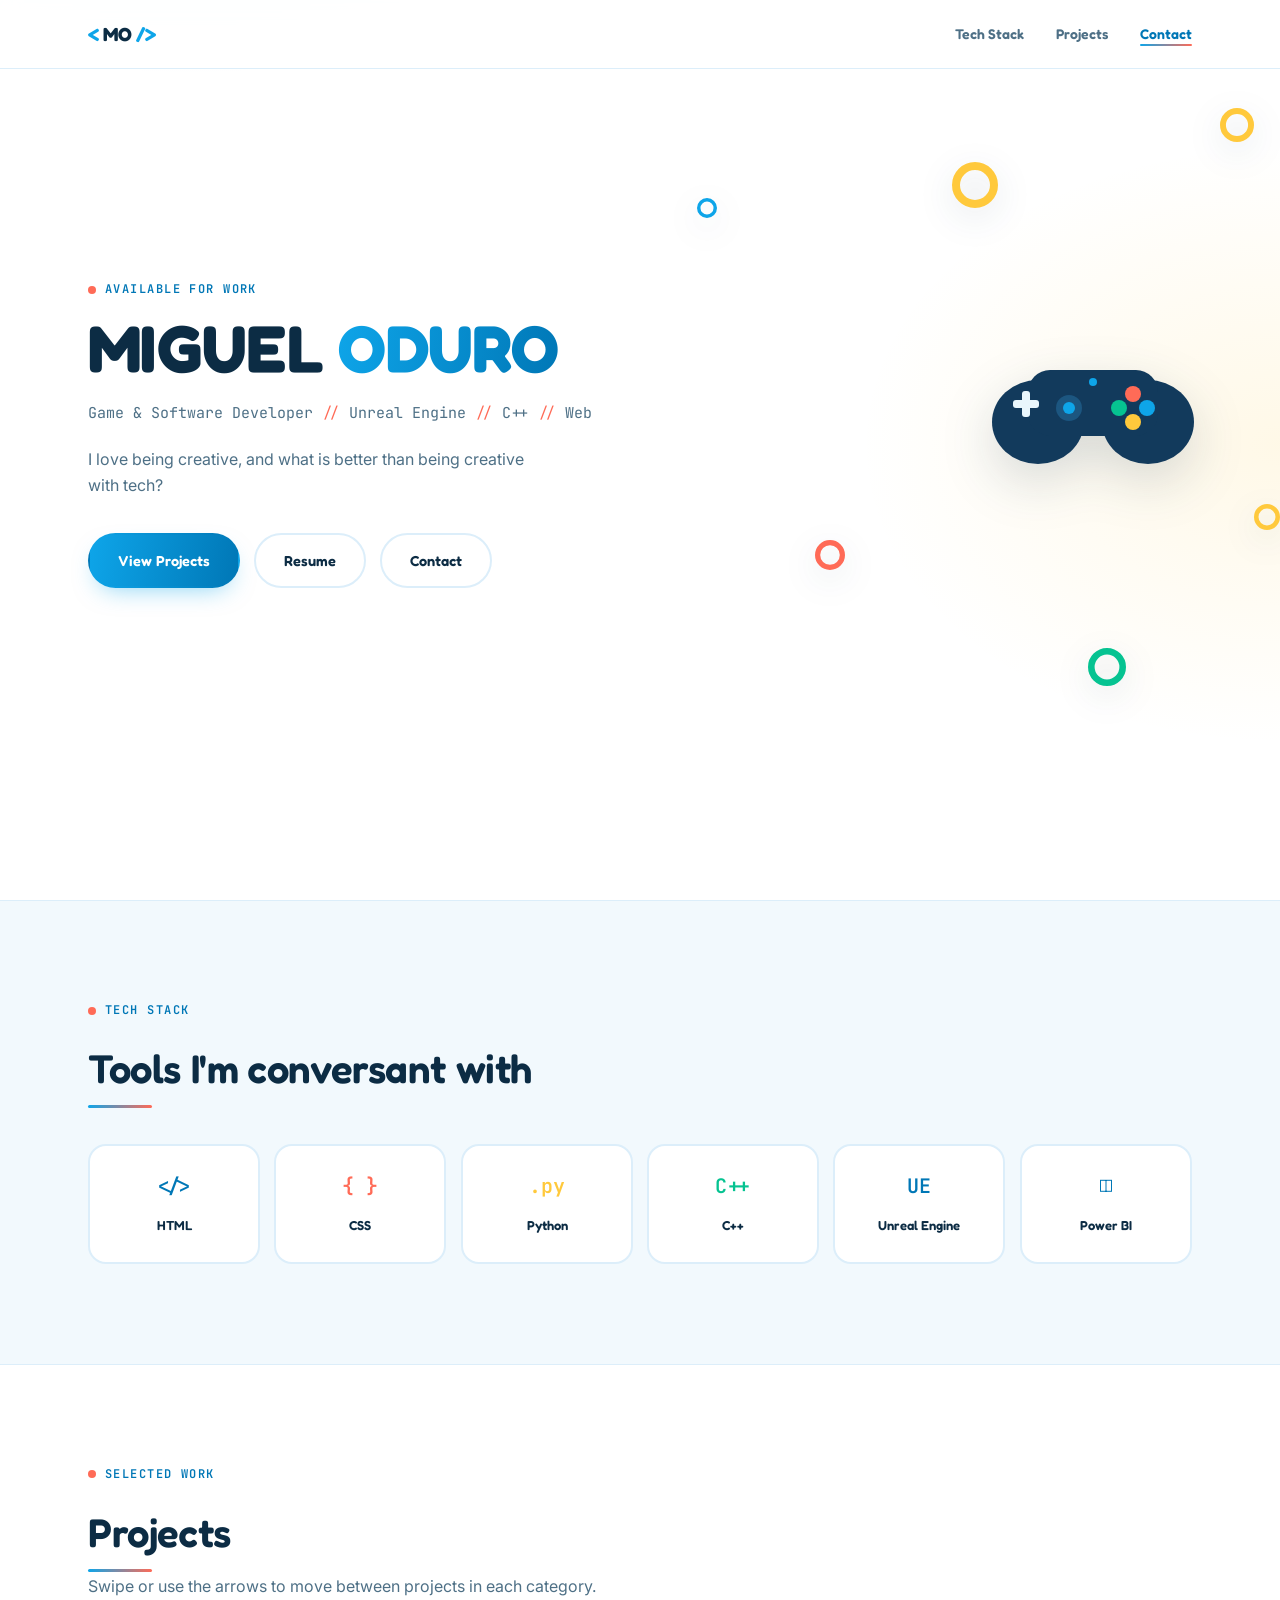
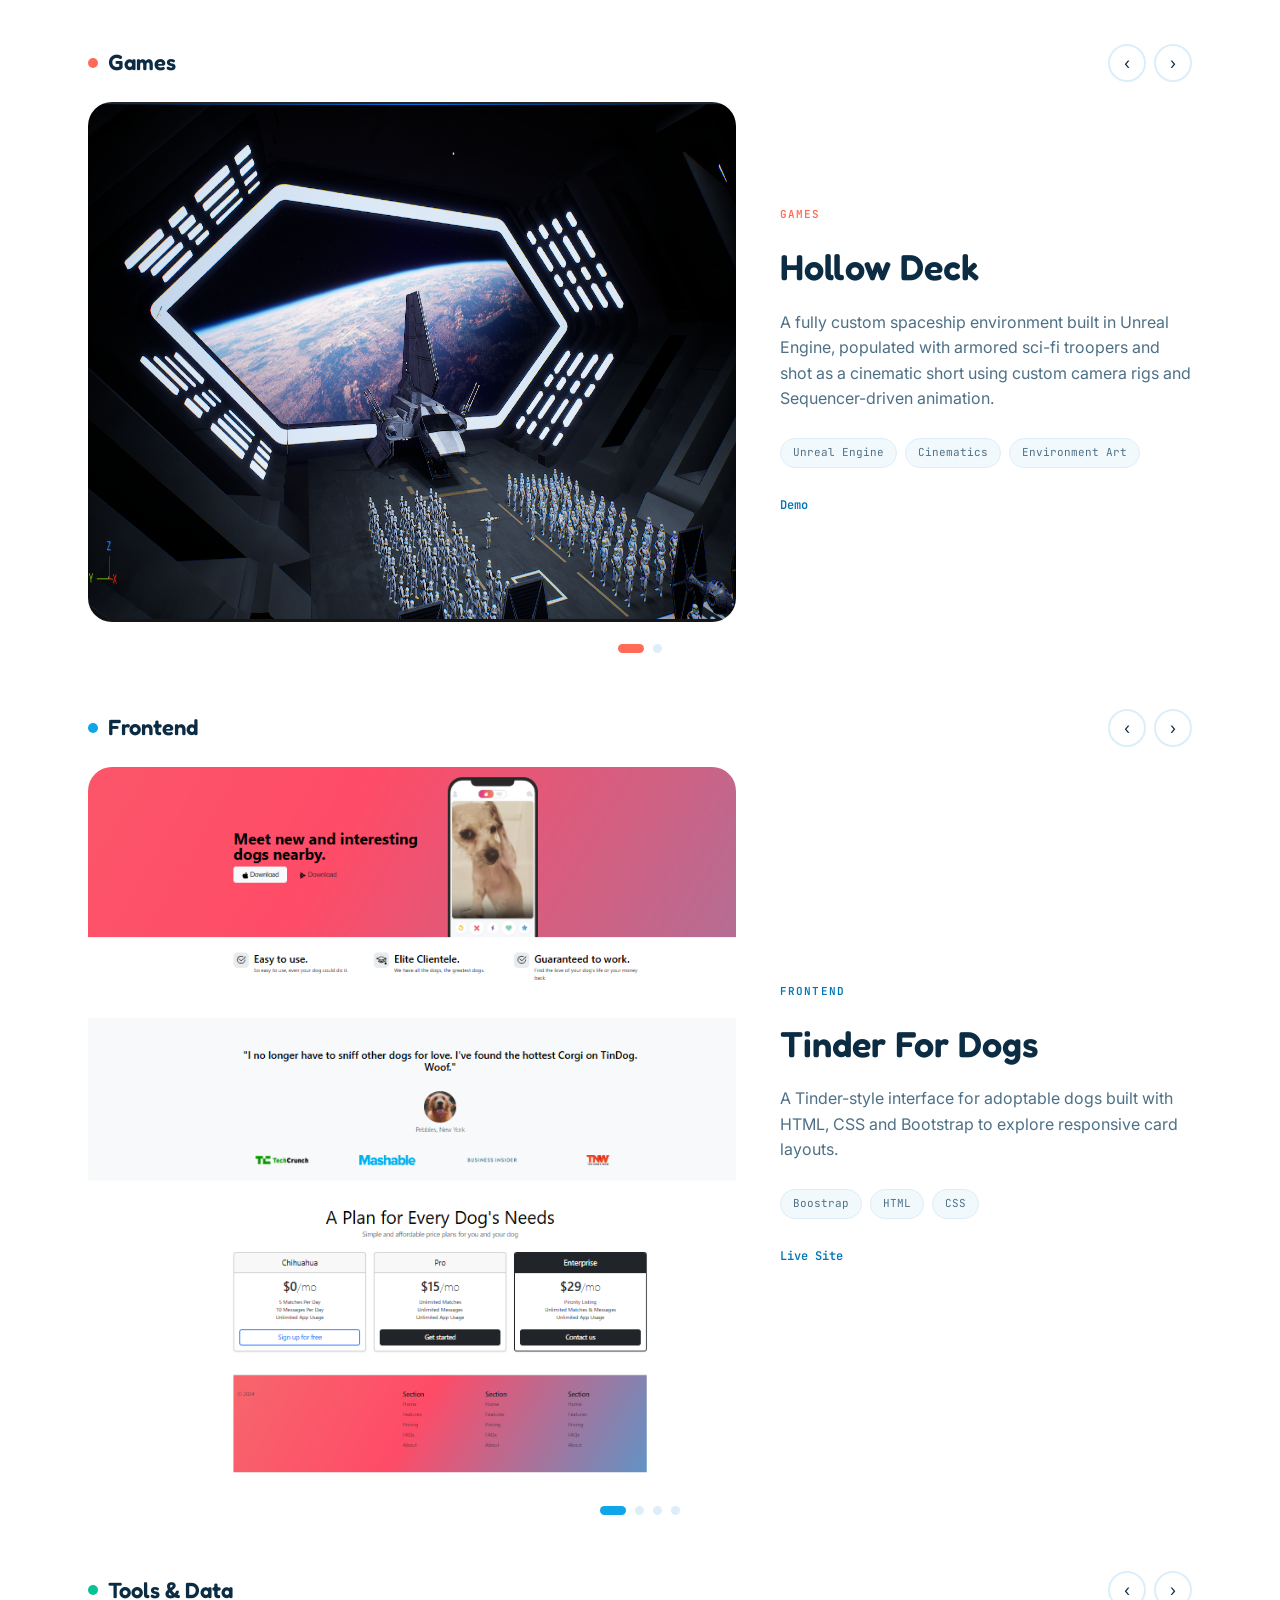
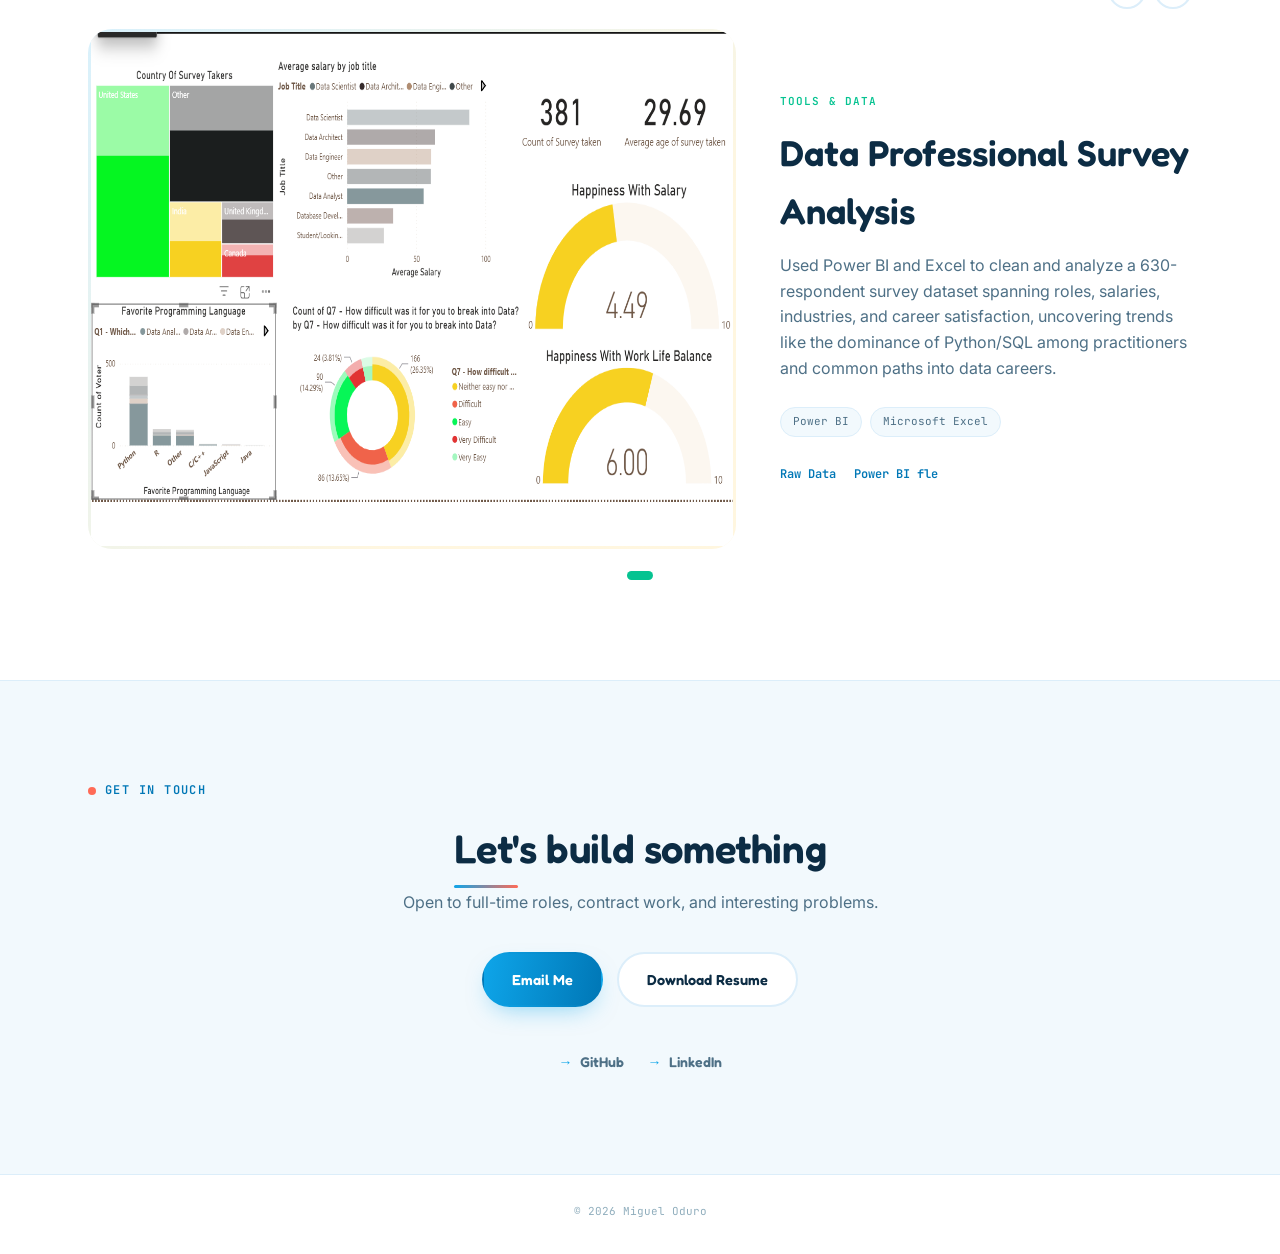
==== commit 6aa4fd7f: "Update index.html" ====
--- a/index.html
+++ b/index.html
@@ -3,7 +3,7 @@
 <head>
 <meta charset="UTF-8">
 <meta name="viewport" content="width=device-width, initial-scale=1.0">
-<title>Miguel's  — Portfolio</title>
+<title>Miguel OD</title>
 <meta name="description" content="Portfolio of Jordan Cole — games, frontend projects and tools.">
 
 <link rel="preconnect" href="https://fonts.googleapis.com">
@@ -759,7 +759,7 @@
               <span class="project-cat">FRONTEND</span>
               <h3>Tinder For Dogs</h3>
               <p>A Tinder-style interface for adoptable dogs built with HTML, CSS and Bootstrap to explore responsive 
-                card layouts and swipe interactions.
+                card layouts.
               </p>
               <div class="project-tags"><span>Boostrap</span><span>HTML</span><span>CSS</span></div>
               <div class="project-links"><a href="11.3 TinDog Project/index.html">Live Site</a></div>
